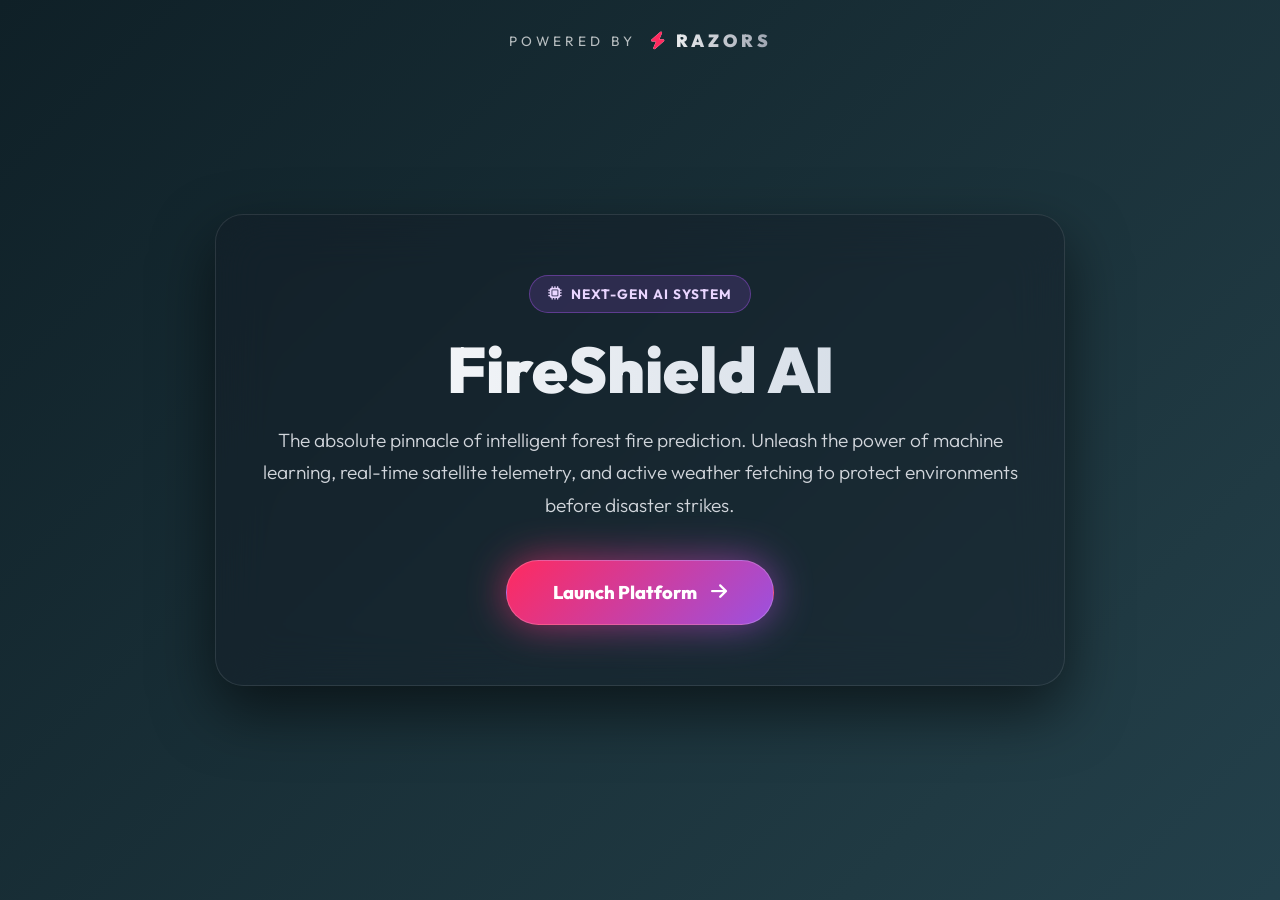
==== templates/landing.html @ 1dbe3fe9 "FireShield AI - initial deploy" ====
<!DOCTYPE html>
<html lang="en">

<head>
    <meta charset="UTF-8">
    <meta name="viewport" content="width=device-width, initial-scale=1.0">
    <title>FireShield AI | Powered by Razors</title>

    <!-- Google Fonts -->
    <link href="https://fonts.googleapis.com/css2?family=Outfit:wght@300;400;700;900&display=swap" rel="stylesheet">

    <!-- Bootstrap -->
    <link href="https://cdn.jsdelivr.net/npm/bootstrap@5.3.0/dist/css/bootstrap.min.css" rel="stylesheet">

    <!-- FontAwesome -->
    <link rel="stylesheet" href="https://cdnjs.cloudflare.com/ajax/libs/font-awesome/6.4.0/css/all.min.css">

    <style>
        :root {
            --accent-pink: #ff2a5f;
            --accent-purple: #9b51e0;
            --accent-blue: #2d9cdb;
        }

        * {
            margin: 0;
            padding: 0;
            box-sizing: border-box;
        }

        html,
        body {
            width: 100%;
            height: 100%;
            overflow: hidden;
            font-family: 'Outfit', sans-serif;
            color: #fff;

            /* SAME EFFECT ADDED */
            background: linear-gradient(135deg,
                    #0f2027 0%,
                    #203a43 20%,
                    #2c5364 40%,
                    #4b134f 65%,
                    #ff416c 85%,
                    #ff4b2b 100%);
            background-size: 400% 400%;
            animation: vibrantBG 12s ease infinite;
        }

        @keyframes vibrantBG {
            0% {
                background-position: 0% 50%;
            }

            50% {
                background-position: 100% 50%;
            }

            100% {
                background-position: 0% 50%;
            }
        }

        /* Animated Background Layer */
        .bg-animation {
            position: absolute;
            inset: 0;
            z-index: -1;
            overflow: hidden;
        }

        .orb {
            position: absolute;
            border-radius: 50%;
            filter: blur(90px);
            opacity: .45;
            animation: float 20s infinite alternate ease-in-out;
        }

        .orb-1 {
            width: 420px;
            height: 420px;
            background: var(--accent-pink);
            top: -100px;
            left: -120px;
            animation-duration: 24s;
        }

        .orb-2 {
            width: 500px;
            height: 500px;
            background: var(--accent-purple);
            bottom: -180px;
            right: -100px;
            animation-duration: 20s;
        }

        .orb-3 {
            width: 320px;
            height: 320px;
            background: var(--accent-blue);
            top: 40%;
            left: 50%;
            transform: translate(-50%, -50%);
            animation-duration: 18s;
        }

        @keyframes float {
            0% {
                transform: translate(0, 0) scale(1);
            }

            33% {
                transform: translate(30px, -40px) scale(1.1);
            }

            66% {
                transform: translate(-30px, 35px) scale(.9);
            }

            100% {
                transform: translate(0, 0) scale(1);
            }
        }

        /* Top Branding */
        .top-brand {
            position: absolute;
            top: 28px;
            left: 0;
            width: 100%;
            display: flex;
            justify-content: center;
            z-index: 10;
            animation: fadeDown 1s ease;
        }

        .powered-by {
            font-size: .85rem;
            letter-spacing: 4px;
            text-transform: uppercase;
            display: flex;
            align-items: center;
            gap: 14px;
            color: rgba(255, 255, 255, .7);
        }

        .razors-text {
            font-weight: 900;
            font-size: 1.1rem;
            background: linear-gradient(90deg, #fff, #9ca3af);
            -webkit-background-clip: text;
            -webkit-text-fill-color: transparent;
        }

        .razors-text i {
            color: #ff2a5f;
            -webkit-text-fill-color: initial;
        }

        /* Center Content */
        .glass-container {
            height: 100vh;
            display: flex;
            justify-content: center;
            align-items: center;
            padding: 20px;
        }

        .hero-card {
            width: 100%;
            max-width: 850px;
            text-align: center;
            padding: 60px 40px;
            border-radius: 28px;
            position: relative;
            overflow: hidden;

            background: rgba(20, 24, 34, .38);
            backdrop-filter: blur(25px);
            -webkit-backdrop-filter: blur(25px);

            border: 1px solid rgba(255, 255, 255, .1);
            box-shadow: 0 25px 60px rgba(0, 0, 0, .55);

            animation: fadeUp 1.2s ease;
        }

        .hero-card::before {
            content: "";
            position: absolute;
            top: 0;
            left: -150%;
            width: 50%;
            height: 100%;
            background: linear-gradient(to right,
                    rgba(255, 255, 255, 0),
                    rgba(255, 255, 255, .08),
                    rgba(255, 255, 255, 0));
            transform: skewX(-25deg);
            animation: sheen 6s infinite;
        }

        @keyframes sheen {
            0% {
                left: -150%;
            }

            20% {
                left: 180%;
            }

            100% {
                left: 180%;
            }
        }

        .badge-ai {
            display: inline-flex;
            align-items: center;
            gap: 8px;
            padding: 8px 18px;
            border-radius: 40px;
            margin-bottom: 22px;
            font-size: .85rem;
            font-weight: 700;
            letter-spacing: 1px;
            text-transform: uppercase;

            background: rgba(155, 81, 224, .18);
            border: 1px solid rgba(155, 81, 224, .45);
            color: #e9d5ff;
        }

        .hero-title {
            font-size: 4rem;
            font-weight: 900;
            line-height: 1.1;
            margin-bottom: 18px;

            background: linear-gradient(to right, #ffffff, #cbd5e1);
            -webkit-background-clip: text;
            -webkit-text-fill-color: transparent;
        }

        .hero-subtitle {
            font-size: 1.2rem;
            color: #d1d5db;
            line-height: 1.7;
            margin-bottom: 38px;
            font-weight: 300;
        }

        .launch-btn {
            display: inline-flex;
            align-items: center;
            gap: 14px;
            padding: 18px 46px;
            border-radius: 50px;
            text-decoration: none;
            color: #fff;
            font-size: 1.15rem;
            font-weight: 800;
            position: relative;
            transition: .3s ease;

            background: linear-gradient(135deg, var(--accent-pink), var(--accent-purple));
            border: 1px solid rgba(255, 255, 255, .2);
        }

        .launch-btn::before {
            content: "";
            position: absolute;
            inset: 0;
            border-radius: 50px;
            background: linear-gradient(135deg, var(--accent-pink), var(--accent-purple));
            filter: blur(20px);
            opacity: .7;
            z-index: -1;
        }

        .launch-btn:hover {
            transform: translateY(-4px) scale(1.03);
            color: #fff;
        }

        .launch-btn:hover i {
            transform: translateX(5px);
        }

        .launch-btn i {
            transition: .3s;
        }

        @keyframes fadeUp {
            from {
                opacity: 0;
                transform: translateY(30px);
            }

            to {
                opacity: 1;
                transform: translateY(0);
            }
        }

        @keyframes fadeDown {
            from {
                opacity: 0;
                transform: translateY(-20px);
            }

            to {
                opacity: 1;
                transform: translateY(0);
            }
        }

        /* Mobile */
        @media(max-width:768px) {
            .hero-title {
                font-size: 2.7rem;
            }

            .hero-subtitle {
                font-size: 1rem;
            }

            .hero-card {
                padding: 45px 25px;
            }

            .launch-btn {
                padding: 16px 32px;
                font-size: 1rem;
            }
        }
    </style>
</head>

<body>

    <div class="bg-animation">
        <div class="orb orb-1"></div>
        <div class="orb orb-2"></div>
        <div class="orb orb-3"></div>
    </div>

    <div class="top-brand">
        <div class="powered-by">
            <span>Powered By</span>
            <span class="razors-text"><i class="fa-solid fa-bolt"></i> Razors</span>
        </div>
    </div>

    <div class="glass-container">
        <div class="hero-card">

            <div class="badge-ai">
                <i class="fa-solid fa-microchip"></i> Next-Gen AI System
            </div>

            <h1 class="hero-title">FireShield AI</h1>

            <p class="hero-subtitle">
                The absolute pinnacle of intelligent forest fire prediction.
                Unleash the power of machine learning, real-time satellite telemetry,
                and active weather fetching to protect environments before disaster strikes.
            </p>

            <a href="/dashboard" class="launch-btn">
                Launch Platform <i class="fa-solid fa-arrow-right"></i>
            </a>

        </div>
    </div>

    <script src="https://cdn.jsdelivr.net/npm/bootstrap@5.3.0/dist/js/bootstrap.bundle.min.js"></script>
</body>

</html>
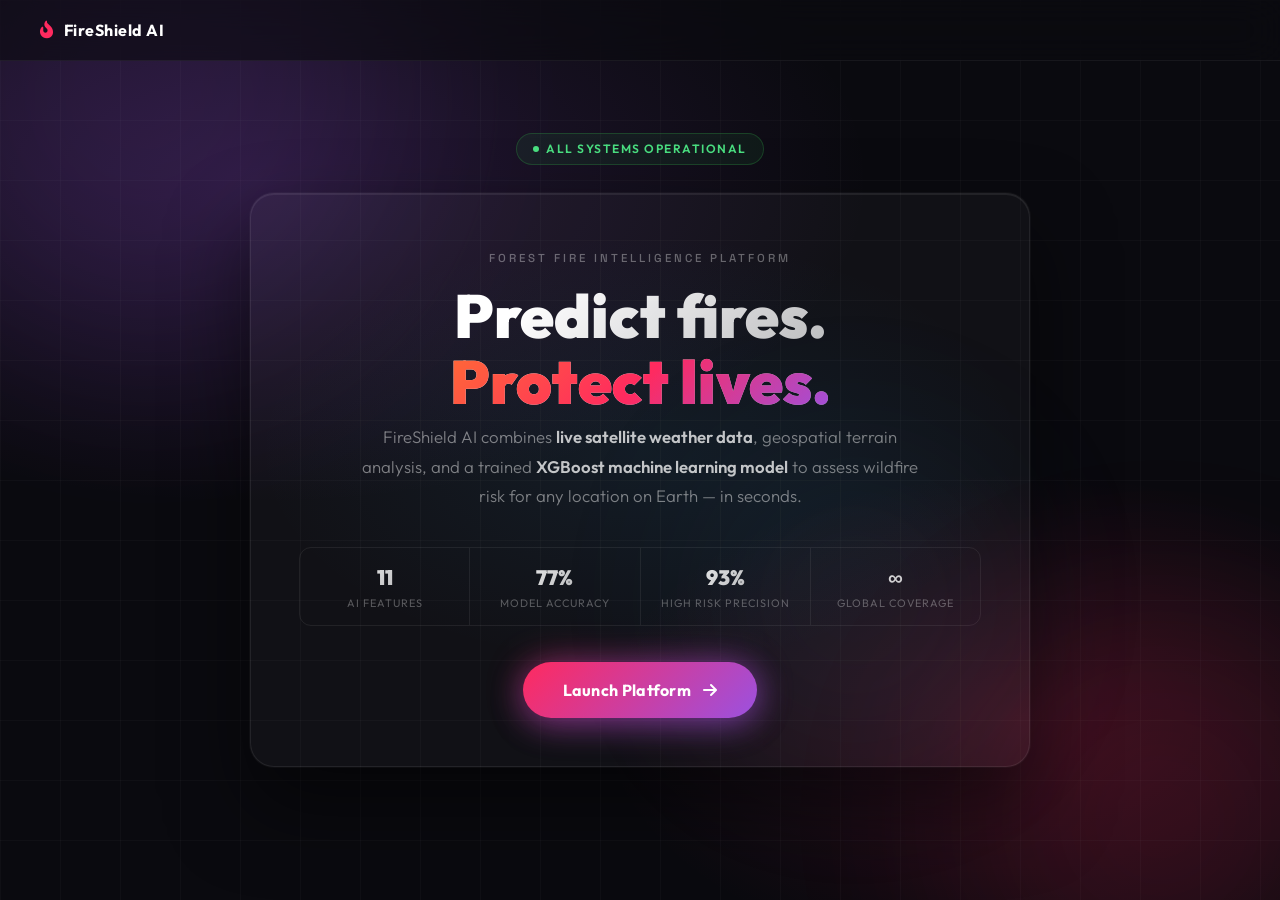
==== commit 7fbe14a3: "error fixed" ====
--- a/templates/landing.html
+++ b/templates/landing.html
@@ -1,382 +1,411 @@
 <!DOCTYPE html>
 <html lang="en">
-
 <head>
     <meta charset="UTF-8">
     <meta name="viewport" content="width=device-width, initial-scale=1.0">
-    <title>FireShield AI | Powered by Razors</title>
-
-    <!-- Google Fonts -->
-    <link href="https://fonts.googleapis.com/css2?family=Outfit:wght@300;400;700;900&display=swap" rel="stylesheet">
-
-    <!-- Bootstrap -->
+    <title>FireShield AI | Forest Fire Intelligence</title>
+
+    <link href="https://fonts.googleapis.com/css2?family=Outfit:wght@300;400;600;700;900&family=Space+Grotesk:wght@400;500;700&display=swap" rel="stylesheet">
     <link href="https://cdn.jsdelivr.net/npm/bootstrap@5.3.0/dist/css/bootstrap.min.css" rel="stylesheet">
-
-    <!-- FontAwesome -->
     <link rel="stylesheet" href="https://cdnjs.cloudflare.com/ajax/libs/font-awesome/6.4.0/css/all.min.css">
 
     <style>
         :root {
-            --accent-pink: #ff2a5f;
-            --accent-purple: #9b51e0;
-            --accent-blue: #2d9cdb;
-        }
-
-        * {
-            margin: 0;
-            padding: 0;
-            box-sizing: border-box;
-        }
-
-        html,
-        body {
-            width: 100%;
-            height: 100%;
+            --pink:   #ff2a5f;
+            --purple: #9b51e0;
+            --blue:   #2d9cdb;
+            --orange: #ff6b35;
+        }
+
+        *, *::before, *::after { margin: 0; padding: 0; box-sizing: border-box; }
+
+        html, body {
+            width: 100%; height: 100%;
             overflow: hidden;
             font-family: 'Outfit', sans-serif;
             color: #fff;
-
-            /* SAME EFFECT ADDED */
-            background: linear-gradient(135deg,
-                    #0f2027 0%,
-                    #203a43 20%,
-                    #2c5364 40%,
-                    #4b134f 65%,
-                    #ff416c 85%,
-                    #ff4b2b 100%);
-            background-size: 400% 400%;
-            animation: vibrantBG 12s ease infinite;
-        }
-
-        @keyframes vibrantBG {
-            0% {
-                background-position: 0% 50%;
-            }
-
-            50% {
-                background-position: 100% 50%;
-            }
-
-            100% {
-                background-position: 0% 50%;
-            }
-        }
-
-        /* Animated Background Layer */
-        .bg-animation {
+            background: #0a0a0f;
+        }
+
+        /* ── Animated background ── */
+        .bg {
+            position: fixed;
+            inset: 0;
+            z-index: 0;
+            background: radial-gradient(ellipse 80% 60% at 20% 20%, rgba(155,81,224,0.18) 0%, transparent 60%),
+                        radial-gradient(ellipse 60% 50% at 80% 80%, rgba(255,42,95,0.15) 0%, transparent 55%),
+                        radial-gradient(ellipse 50% 40% at 50% 50%, rgba(45,156,219,0.08) 0%, transparent 60%),
+                        #0a0a0f;
+        }
+
+        /* Subtle grid overlay */
+        .bg::after {
+            content: '';
             position: absolute;
             inset: 0;
-            z-index: -1;
+            background-image:
+                linear-gradient(rgba(255,255,255,0.025) 1px, transparent 1px),
+                linear-gradient(90deg, rgba(255,255,255,0.025) 1px, transparent 1px);
+            background-size: 60px 60px;
+        }
+
+        /* Floating orbs */
+        .orb {
+            position: fixed;
+            border-radius: 50%;
+            filter: blur(100px);
+            animation: drift ease-in-out infinite alternate;
+            pointer-events: none;
+        }
+        .orb-1 { width: 500px; height: 500px; background: var(--purple); opacity: .12; top: -150px; left: -100px; animation-duration: 22s; }
+        .orb-2 { width: 400px; height: 400px; background: var(--pink);   opacity: .12; bottom: -120px; right: -80px; animation-duration: 18s; }
+        .orb-3 { width: 300px; height: 300px; background: var(--blue);   opacity: .08; top: 50%; left: 55%; animation-duration: 15s; }
+
+        @keyframes drift {
+            0%   { transform: translate(0, 0) scale(1); }
+            50%  { transform: translate(25px, -35px) scale(1.08); }
+            100% { transform: translate(-20px, 20px) scale(0.94); }
+        }
+
+        /* ── Layout ── */
+        .stage {
+            position: relative;
+            z-index: 10;
+            height: 100vh;
+            display: flex;
+            flex-direction: column;
+            align-items: center;
+            justify-content: center;
+            padding: 24px 20px;
+        }
+
+        /* ── Top nav bar ── */
+        .topbar {
+            position: fixed;
+            top: 0; left: 0; right: 0;
+            z-index: 50;
+            display: flex;
+            justify-content: space-between;
+            align-items: center;
+            padding: 18px 40px;
+            border-bottom: 1px solid rgba(255,255,255,0.05);
+            background: rgba(10,10,15,0.6);
+            backdrop-filter: blur(20px);
+        }
+        .topbar-brand {
+            display: flex;
+            align-items: center;
+            gap: 10px;
+            font-weight: 700;
+            font-size: 1rem;
+            letter-spacing: 0.5px;
+        }
+        .topbar-brand i { color: var(--pink); font-size: 1.1rem; }
+        .topbar-right {
+            display: flex;
+            align-items: center;
+            gap: 8px;
+            font-size: 0.8rem;
+            color: rgba(255,255,255,0.4);
+            letter-spacing: 2px;
+            text-transform: uppercase;
+        }
+        .topbar-right span { color: rgba(255,255,255,0.7); font-weight: 600; }
+
+        /* ── Status pill ── */
+        .status-pill {
+            display: inline-flex;
+            align-items: center;
+            gap: 7px;
+            padding: 6px 16px;
+            border-radius: 40px;
+            font-size: 0.75rem;
+            font-weight: 600;
+            letter-spacing: 1.5px;
+            text-transform: uppercase;
+            background: rgba(46,160,67,0.1);
+            border: 1px solid rgba(46,160,67,0.3);
+            color: #4ade80;
+            margin-bottom: 28px;
+            animation: fadeDown 0.8s ease both;
+        }
+        .status-dot {
+            width: 6px; height: 6px;
+            border-radius: 50%;
+            background: #4ade80;
+            animation: pulse 1.5s ease infinite;
+        }
+        @keyframes pulse { 0%,100%{opacity:0.4} 50%{opacity:1} }
+
+        /* ── Hero card ── */
+        .hero-card {
+            width: 100%;
+            max-width: 780px;
+            text-align: center;
+            padding: 56px 48px 48px;
+            border-radius: 24px;
+            position: relative;
             overflow: hidden;
-        }
-
-        .orb {
+            background: rgba(255,255,255,0.03);
+            border: 1px solid rgba(255,255,255,0.08);
+            box-shadow:
+                0 0 0 1px rgba(255,255,255,0.03),
+                0 40px 80px rgba(0,0,0,0.5),
+                inset 0 1px 0 rgba(255,255,255,0.07);
+            animation: fadeUp 1s ease both 0.2s;
+        }
+
+        /* sheen sweep */
+        .hero-card::before {
+            content: '';
             position: absolute;
-            border-radius: 50%;
-            filter: blur(90px);
-            opacity: .45;
-            animation: float 20s infinite alternate ease-in-out;
-        }
-
-        .orb-1 {
-            width: 420px;
-            height: 420px;
-            background: var(--accent-pink);
-            top: -100px;
-            left: -120px;
-            animation-duration: 24s;
-        }
-
-        .orb-2 {
-            width: 500px;
-            height: 500px;
-            background: var(--accent-purple);
-            bottom: -180px;
-            right: -100px;
-            animation-duration: 20s;
-        }
-
-        .orb-3 {
-            width: 320px;
-            height: 320px;
-            background: var(--accent-blue);
-            top: 40%;
-            left: 50%;
-            transform: translate(-50%, -50%);
-            animation-duration: 18s;
-        }
-
-        @keyframes float {
-            0% {
-                transform: translate(0, 0) scale(1);
-            }
-
-            33% {
-                transform: translate(30px, -40px) scale(1.1);
-            }
-
-            66% {
-                transform: translate(-30px, 35px) scale(.9);
-            }
-
-            100% {
-                transform: translate(0, 0) scale(1);
-            }
-        }
-
-        /* Top Branding */
-        .top-brand {
-            position: absolute;
-            top: 28px;
-            left: 0;
-            width: 100%;
-            display: flex;
-            justify-content: center;
-            z-index: 10;
-            animation: fadeDown 1s ease;
-        }
-
-        .powered-by {
-            font-size: .85rem;
-            letter-spacing: 4px;
+            top: 0; left: -200%;
+            width: 60%; height: 100%;
+            background: linear-gradient(to right,
+                transparent,
+                rgba(255,255,255,0.04),
+                transparent);
+            transform: skewX(-20deg);
+            animation: sheen 8s ease infinite 2s;
+        }
+        @keyframes sheen { 0%{left:-200%} 25%{left:200%} 100%{left:200%} }
+
+        /* ── Typography ── */
+        .eyebrow {
+            font-family: 'Space Grotesk', sans-serif;
+            font-size: 0.72rem;
+            font-weight: 500;
+            letter-spacing: 3px;
             text-transform: uppercase;
-            display: flex;
-            align-items: center;
-            gap: 14px;
-            color: rgba(255, 255, 255, .7);
-        }
-
-        .razors-text {
+            color: rgba(255,255,255,0.35);
+            margin-bottom: 16px;
+            animation: fadeDown 0.9s ease both 0.3s;
+        }
+
+        .hero-title {
+            font-size: 3.8rem;
             font-weight: 900;
-            font-size: 1.1rem;
-            background: linear-gradient(90deg, #fff, #9ca3af);
+            line-height: 1.08;
+            margin-bottom: 8px;
+            background: linear-gradient(135deg, #fff 30%, rgba(255,255,255,0.55) 100%);
             -webkit-background-clip: text;
             -webkit-text-fill-color: transparent;
-        }
-
-        .razors-text i {
-            color: #ff2a5f;
-            -webkit-text-fill-color: initial;
-        }
-
-        /* Center Content */
-        .glass-container {
-            height: 100vh;
+            animation: fadeUp 1s ease both 0.4s;
+        }
+
+        .hero-title .fire-word {
+            background: linear-gradient(135deg, #ff6b35, #ff2a5f, #9b51e0);
+            -webkit-background-clip: text;
+            -webkit-text-fill-color: transparent;
+        }
+
+        .hero-sub {
+            font-size: 1.05rem;
+            color: rgba(255,255,255,0.45);
+            line-height: 1.75;
+            max-width: 560px;
+            margin: 0 auto 36px;
+            font-weight: 300;
+            animation: fadeUp 1s ease both 0.5s;
+        }
+        .hero-sub strong { color: rgba(255,255,255,0.75); font-weight: 600; }
+
+        /* ── Stats row ── */
+        .stats-row {
             display: flex;
             justify-content: center;
-            align-items: center;
-            padding: 20px;
-        }
-
-        .hero-card {
-            width: 100%;
-            max-width: 850px;
+            gap: 0;
+            margin-bottom: 36px;
+            border: 1px solid rgba(255,255,255,0.07);
+            border-radius: 12px;
+            overflow: hidden;
+            animation: fadeUp 1s ease both 0.6s;
+        }
+        .stat-item {
+            flex: 1;
+            padding: 14px 20px;
             text-align: center;
-            padding: 60px 40px;
-            border-radius: 28px;
-            position: relative;
-            overflow: hidden;
-
-            background: rgba(20, 24, 34, .38);
-            backdrop-filter: blur(25px);
-            -webkit-backdrop-filter: blur(25px);
-
-            border: 1px solid rgba(255, 255, 255, .1);
-            box-shadow: 0 25px 60px rgba(0, 0, 0, .55);
-
-            animation: fadeUp 1.2s ease;
-        }
-
-        .hero-card::before {
-            content: "";
-            position: absolute;
-            top: 0;
-            left: -150%;
-            width: 50%;
-            height: 100%;
-            background: linear-gradient(to right,
-                    rgba(255, 255, 255, 0),
-                    rgba(255, 255, 255, .08),
-                    rgba(255, 255, 255, 0));
-            transform: skewX(-25deg);
-            animation: sheen 6s infinite;
-        }
-
-        @keyframes sheen {
-            0% {
-                left: -150%;
-            }
-
-            20% {
-                left: 180%;
-            }
-
-            100% {
-                left: 180%;
-            }
-        }
-
-        .badge-ai {
-            display: inline-flex;
-            align-items: center;
-            gap: 8px;
-            padding: 8px 18px;
-            border-radius: 40px;
-            margin-bottom: 22px;
-            font-size: .85rem;
-            font-weight: 700;
+            border-right: 1px solid rgba(255,255,255,0.07);
+        }
+        .stat-item:last-child { border-right: none; }
+        .stat-num {
+            font-size: 1.3rem;
+            font-weight: 900;
+            background: linear-gradient(135deg, #fff, rgba(255,255,255,0.6));
+            -webkit-background-clip: text;
+            -webkit-text-fill-color: transparent;
+        }
+        .stat-lbl {
+            font-size: 0.68rem;
+            color: rgba(255,255,255,0.3);
             letter-spacing: 1px;
             text-transform: uppercase;
-
-            background: rgba(155, 81, 224, .18);
-            border: 1px solid rgba(155, 81, 224, .45);
-            color: #e9d5ff;
-        }
-
-        .hero-title {
-            font-size: 4rem;
-            font-weight: 900;
-            line-height: 1.1;
-            margin-bottom: 18px;
-
-            background: linear-gradient(to right, #ffffff, #cbd5e1);
-            -webkit-background-clip: text;
-            -webkit-text-fill-color: transparent;
-        }
-
-        .hero-subtitle {
-            font-size: 1.2rem;
-            color: #d1d5db;
-            line-height: 1.7;
-            margin-bottom: 38px;
-            font-weight: 300;
+            margin-top: 2px;
+        }
+
+        /* ── CTA button ── */
+        .cta-wrap {
+            display: flex;
+            align-items: center;
+            justify-content: center;
+            gap: 14px;
+            animation: fadeUp 1s ease both 0.7s;
         }
 
         .launch-btn {
             display: inline-flex;
             align-items: center;
-            gap: 14px;
-            padding: 18px 46px;
+            gap: 12px;
+            padding: 16px 40px;
             border-radius: 50px;
             text-decoration: none;
             color: #fff;
-            font-size: 1.15rem;
-            font-weight: 800;
+            font-size: 1rem;
+            font-weight: 700;
+            letter-spacing: 0.3px;
             position: relative;
-            transition: .3s ease;
-
-            background: linear-gradient(135deg, var(--accent-pink), var(--accent-purple));
-            border: 1px solid rgba(255, 255, 255, .2);
-        }
-
-        .launch-btn::before {
-            content: "";
+            transition: transform 0.3s ease, box-shadow 0.3s ease;
+            background: linear-gradient(135deg, var(--pink) 0%, var(--purple) 100%);
+            box-shadow: 0 8px 32px rgba(155,81,224,0.35);
+            border: none;
+        }
+        .launch-btn::after {
+            content: '';
             position: absolute;
             inset: 0;
             border-radius: 50px;
-            background: linear-gradient(135deg, var(--accent-pink), var(--accent-purple));
-            filter: blur(20px);
-            opacity: .7;
+            background: linear-gradient(135deg, var(--pink), var(--purple));
+            filter: blur(18px);
+            opacity: 0.5;
             z-index: -1;
-        }
-
+            transition: opacity 0.3s;
+        }
         .launch-btn:hover {
-            transform: translateY(-4px) scale(1.03);
+            transform: translateY(-3px);
+            box-shadow: 0 16px 48px rgba(155,81,224,0.5);
             color: #fff;
         }
-
-        .launch-btn:hover i {
-            transform: translateX(5px);
-        }
-
-        .launch-btn i {
-            transition: .3s;
-        }
-
+        .launch-btn:hover::after { opacity: 0.8; }
+        .launch-btn:hover .arrow { transform: translateX(4px); }
+        .arrow { transition: transform 0.3s; }
+
+        .ghost-btn {
+            display: inline-flex;
+            align-items: center;
+            gap: 8px;
+            padding: 16px 28px;
+            border-radius: 50px;
+            text-decoration: none;
+            color: rgba(255,255,255,0.55);
+            font-size: 0.9rem;
+            font-weight: 500;
+            border: 1px solid rgba(255,255,255,0.1);
+            transition: all 0.3s;
+            background: transparent;
+        }
+        .ghost-btn:hover {
+            color: #fff;
+            border-color: rgba(255,255,255,0.25);
+            background: rgba(255,255,255,0.05);
+        }
+
+        /* ── Animations ── */
         @keyframes fadeUp {
-            from {
-                opacity: 0;
-                transform: translateY(30px);
-            }
-
-            to {
-                opacity: 1;
-                transform: translateY(0);
-            }
-        }
-
+            from { opacity: 0; transform: translateY(24px); }
+            to   { opacity: 1; transform: translateY(0); }
+        }
         @keyframes fadeDown {
-            from {
-                opacity: 0;
-                transform: translateY(-20px);
-            }
-
-            to {
-                opacity: 1;
-                transform: translateY(0);
-            }
-        }
-
-        /* Mobile */
-        @media(max-width:768px) {
-            .hero-title {
-                font-size: 2.7rem;
-            }
-
-            .hero-subtitle {
-                font-size: 1rem;
-            }
-
-            .hero-card {
-                padding: 45px 25px;
-            }
-
-            .launch-btn {
-                padding: 16px 32px;
-                font-size: 1rem;
-            }
+            from { opacity: 0; transform: translateY(-16px); }
+            to   { opacity: 1; transform: translateY(0); }
+        }
+
+        /* ── Mobile ── */
+        @media (max-width: 640px) {
+            .hero-card { padding: 40px 24px 36px; }
+            .hero-title { font-size: 2.5rem; }
+            .hero-sub { font-size: 0.95rem; }
+            .stats-row { flex-direction: column; }
+            .stat-item { border-right: none; border-bottom: 1px solid rgba(255,255,255,0.07); }
+            .stat-item:last-child { border-bottom: none; }
+            .topbar { padding: 16px 20px; }
+            .cta-wrap { flex-direction: column; }
+            .launch-btn, .ghost-btn { width: 100%; justify-content: center; }
         }
     </style>
 </head>
-
 <body>
 
-    <div class="bg-animation">
-        <div class="orb orb-1"></div>
-        <div class="orb orb-2"></div>
-        <div class="orb orb-3"></div>
-    </div>
-
-    <div class="top-brand">
-        <div class="powered-by">
-            <span>Powered By</span>
-            <span class="razors-text"><i class="fa-solid fa-bolt"></i> Razors</span>
+    <!-- Background -->
+    <div class="bg"></div>
+    <div class="orb orb-1"></div>
+    <div class="orb orb-2"></div>
+    <div class="orb orb-3"></div>
+
+    <!-- Top bar -->
+    <nav class="topbar">
+        <div class="topbar-brand">
+            <i class="fa-solid fa-fire-flame-curved"></i>
+            FireShield AI
+        </div>
+    
+    </nav>
+
+    <!-- Main stage -->
+    <div class="stage">
+
+        <div class="status-pill">
+            <span class="status-dot"></span>
+            All Systems Operational
+        </div>
+
+        <div class="hero-card">
+
+            <p class="eyebrow">Forest Fire Intelligence Platform</p>
+
+            <h1 class="hero-title">
+                Predict fires.<br>
+                <span class="fire-word">Protect lives.</span>
+            </h1>
+
+            <p class="hero-sub">
+                FireShield AI combines <strong>live satellite weather data</strong>,
+                geospatial terrain analysis, and a trained
+                <strong>XGBoost machine learning model</strong> to assess
+                wildfire risk for any location on Earth — in seconds.
+            </p>
+
+            <!-- Stats -->
+            <div class="stats-row">
+                <div class="stat-item">
+                    <div class="stat-num">11</div>
+                    <div class="stat-lbl">AI Features</div>
+                </div>
+                <div class="stat-item">
+                    <div class="stat-num">77%</div>
+                    <div class="stat-lbl">Model Accuracy</div>
+                </div>
+                <div class="stat-item">
+                    <div class="stat-num">93%</div>
+                    <div class="stat-lbl">High Risk Precision</div>
+                </div>
+                <div class="stat-item">
+                    <div class="stat-num">∞</div>
+                    <div class="stat-lbl">Global Coverage</div>
+                </div>
+            </div>
+
+            <!-- CTAs -->
+            <div class="cta-wrap">
+                <a href="/dashboard" class="launch-btn">
+                    Launch Platform
+                    <i class="fa-solid fa-arrow-right arrow"></i>
+                </a>
+               
+            </div>
+
         </div>
     </div>
 
-    <div class="glass-container">
-        <div class="hero-card">
-
-            <div class="badge-ai">
-                <i class="fa-solid fa-microchip"></i> Next-Gen AI System
-            </div>
-
-            <h1 class="hero-title">FireShield AI</h1>
-
-            <p class="hero-subtitle">
-                The absolute pinnacle of intelligent forest fire prediction.
-                Unleash the power of machine learning, real-time satellite telemetry,
-                and active weather fetching to protect environments before disaster strikes.
-            </p>
-
-            <a href="/dashboard" class="launch-btn">
-                Launch Platform <i class="fa-solid fa-arrow-right"></i>
-            </a>
-
-        </div>
-    </div>
-
     <script src="https://cdn.jsdelivr.net/npm/bootstrap@5.3.0/dist/js/bootstrap.bundle.min.js"></script>
 </body>
-
 </html>
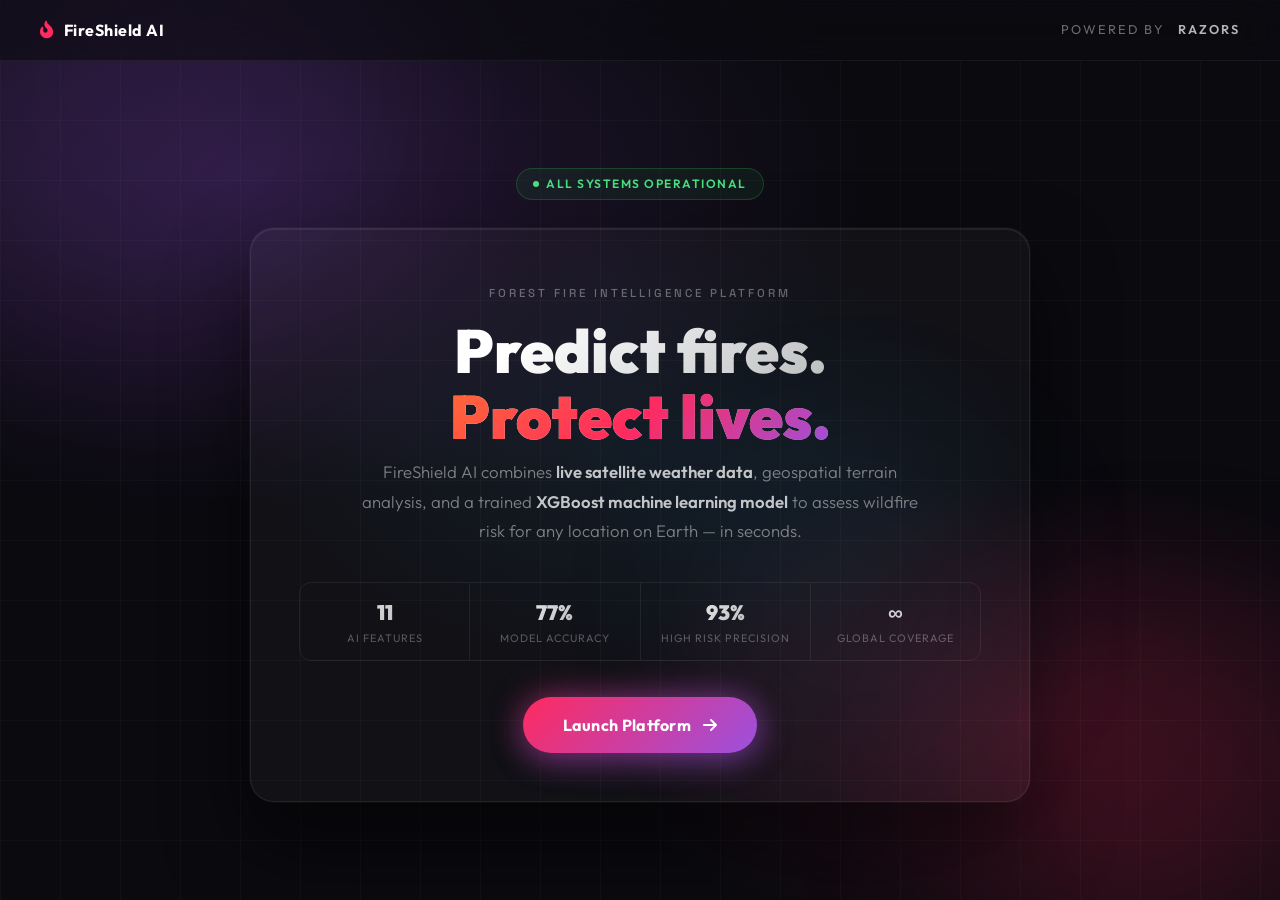
==== commit 4c041886: "changes done" ====
--- a/templates/landing.html
+++ b/templates/landing.html
@@ -22,6 +22,7 @@
         html, body {
             width: 100%; height: 100%;
             overflow: hidden;
+            overflow-y: auto; 
             font-family: 'Outfit', sans-serif;
             color: #fff;
             background: #0a0a0f;
@@ -71,7 +72,8 @@
         .stage {
             position: relative;
             z-index: 10;
-            height: 100vh;
+            height: calc(100vh - 70px); 
+            margin-top: 70px;
             display: flex;
             flex-direction: column;
             align-items: center;
@@ -347,7 +349,9 @@
             <i class="fa-solid fa-fire-flame-curved"></i>
             FireShield AI
         </div>
-    
+        <div class="topbar-right">
+            Powered by <span>&nbsp;Razors</span>
+        </div>
     </nav>
 
     <!-- Main stage -->
@@ -400,7 +404,7 @@
                     Launch Platform
                     <i class="fa-solid fa-arrow-right arrow"></i>
                 </a>
-               
+              
             </div>
 
         </div>
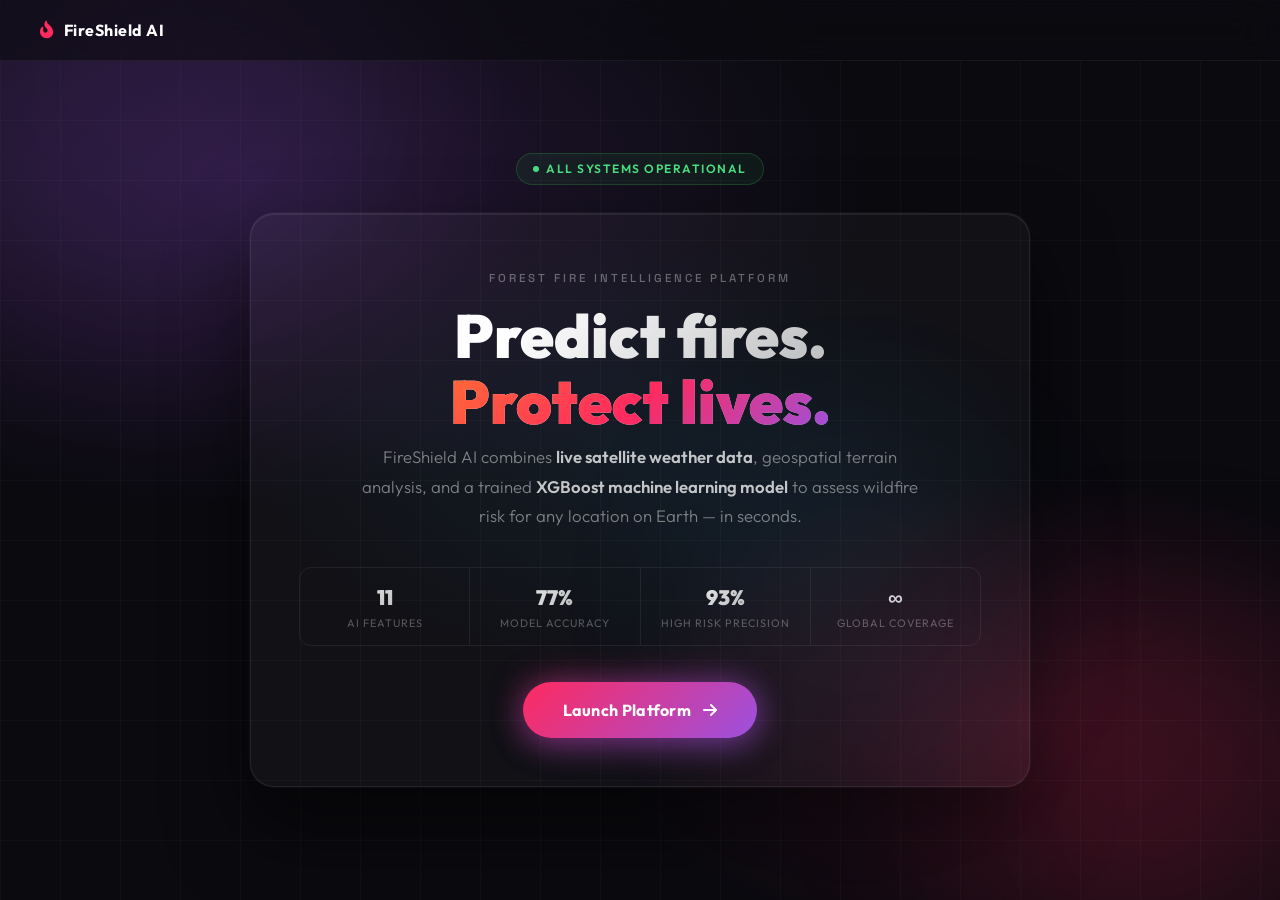
==== commit ed313322: "ui bug resolved" ====
--- a/templates/landing.html
+++ b/templates/landing.html
@@ -4,11 +4,9 @@
     <meta charset="UTF-8">
     <meta name="viewport" content="width=device-width, initial-scale=1.0">
     <title>FireShield AI | Forest Fire Intelligence</title>
-
     <link href="https://fonts.googleapis.com/css2?family=Outfit:wght@300;400;600;700;900&family=Space+Grotesk:wght@400;500;700&display=swap" rel="stylesheet">
     <link href="https://cdn.jsdelivr.net/npm/bootstrap@5.3.0/dist/css/bootstrap.min.css" rel="stylesheet">
     <link rel="stylesheet" href="https://cdnjs.cloudflare.com/ajax/libs/font-awesome/6.4.0/css/all.min.css">
-
     <style>
         :root {
             --pink:   #ff2a5f;
@@ -19,16 +17,16 @@
 
         *, *::before, *::after { margin: 0; padding: 0; box-sizing: border-box; }
 
+        /* FIX 1: Removed overflow:hidden — was blocking all scrolling */
         html, body {
-            width: 100%; height: 100%;
-            overflow: hidden;
-            overflow-y: auto; 
+            width: 100%;
+            min-height: 100vh;
+            overflow-y: auto;
             font-family: 'Outfit', sans-serif;
             color: #fff;
             background: #0a0a0f;
         }
 
-        /* ── Animated background ── */
         .bg {
             position: fixed;
             inset: 0;
@@ -39,7 +37,6 @@
                         #0a0a0f;
         }
 
-        /* Subtle grid overlay */
         .bg::after {
             content: '';
             position: absolute;
@@ -50,7 +47,6 @@
             background-size: 60px 60px;
         }
 
-        /* Floating orbs */
         .orb {
             position: fixed;
             border-radius: 50%;
@@ -68,23 +64,22 @@
             100% { transform: translate(-20px, 20px) scale(0.94); }
         }
 
-        /* ── Layout ── */
+        /* FIX 2: Changed from fixed height to padding so content never clips */
         .stage {
             position: relative;
             z-index: 10;
-            height: calc(100vh - 70px); 
-            margin-top: 70px;
             display: flex;
             flex-direction: column;
             align-items: center;
             justify-content: center;
-            padding: 24px 20px;
-        }
-
-        /* ── Top nav bar ── */
+            padding: 48px 20px 60px;
+            min-height: calc(100vh - 70px);
+        }
+
+        /* FIX 3: Changed position:fixed to position:sticky so page scrolls under it properly */
         .topbar {
-            position: fixed;
-            top: 0; left: 0; right: 0;
+            position: sticky;
+            top: 0;
             z-index: 50;
             display: flex;
             justify-content: space-between;
@@ -103,18 +98,7 @@
             letter-spacing: 0.5px;
         }
         .topbar-brand i { color: var(--pink); font-size: 1.1rem; }
-        .topbar-right {
-            display: flex;
-            align-items: center;
-            gap: 8px;
-            font-size: 0.8rem;
-            color: rgba(255,255,255,0.4);
-            letter-spacing: 2px;
-            text-transform: uppercase;
-        }
-        .topbar-right span { color: rgba(255,255,255,0.7); font-weight: 600; }
-
-        /* ── Status pill ── */
+
         .status-pill {
             display: inline-flex;
             align-items: center;
@@ -139,7 +123,6 @@
         }
         @keyframes pulse { 0%,100%{opacity:0.4} 50%{opacity:1} }
 
-        /* ── Hero card ── */
         .hero-card {
             width: 100%;
             max-width: 780px;
@@ -157,22 +140,17 @@
             animation: fadeUp 1s ease both 0.2s;
         }
 
-        /* sheen sweep */
         .hero-card::before {
             content: '';
             position: absolute;
             top: 0; left: -200%;
             width: 60%; height: 100%;
-            background: linear-gradient(to right,
-                transparent,
-                rgba(255,255,255,0.04),
-                transparent);
+            background: linear-gradient(to right, transparent, rgba(255,255,255,0.04), transparent);
             transform: skewX(-20deg);
             animation: sheen 8s ease infinite 2s;
         }
         @keyframes sheen { 0%{left:-200%} 25%{left:200%} 100%{left:200%} }
 
-        /* ── Typography ── */
         .eyebrow {
             font-family: 'Space Grotesk', sans-serif;
             font-size: 0.72rem;
@@ -212,7 +190,6 @@
         }
         .hero-sub strong { color: rgba(255,255,255,0.75); font-weight: 600; }
 
-        /* ── Stats row ── */
         .stats-row {
             display: flex;
             justify-content: center;
@@ -245,7 +222,6 @@
             margin-top: 2px;
         }
 
-        /* ── CTA button ── */
         .cta-wrap {
             display: flex;
             align-items: center;
@@ -254,22 +230,24 @@
             animation: fadeUp 1s ease both 0.7s;
         }
 
+        /* FIX 4: Changed <a href="/dashboard"> to a proper button with JS navigation */
         .launch-btn {
             display: inline-flex;
             align-items: center;
             gap: 12px;
             padding: 16px 40px;
             border-radius: 50px;
-            text-decoration: none;
             color: #fff;
             font-size: 1rem;
             font-weight: 700;
+            font-family: 'Outfit', sans-serif;
             letter-spacing: 0.3px;
             position: relative;
             transition: transform 0.3s ease, box-shadow 0.3s ease;
             background: linear-gradient(135deg, var(--pink) 0%, var(--purple) 100%);
             box-shadow: 0 8px 32px rgba(155,81,224,0.35);
             border: none;
+            cursor: pointer;
         }
         .launch-btn::after {
             content: '';
@@ -291,27 +269,6 @@
         .launch-btn:hover .arrow { transform: translateX(4px); }
         .arrow { transition: transform 0.3s; }
 
-        .ghost-btn {
-            display: inline-flex;
-            align-items: center;
-            gap: 8px;
-            padding: 16px 28px;
-            border-radius: 50px;
-            text-decoration: none;
-            color: rgba(255,255,255,0.55);
-            font-size: 0.9rem;
-            font-weight: 500;
-            border: 1px solid rgba(255,255,255,0.1);
-            transition: all 0.3s;
-            background: transparent;
-        }
-        .ghost-btn:hover {
-            color: #fff;
-            border-color: rgba(255,255,255,0.25);
-            background: rgba(255,255,255,0.05);
-        }
-
-        /* ── Animations ── */
         @keyframes fadeUp {
             from { opacity: 0; transform: translateY(24px); }
             to   { opacity: 1; transform: translateY(0); }
@@ -321,7 +278,6 @@
             to   { opacity: 1; transform: translateY(0); }
         }
 
-        /* ── Mobile ── */
         @media (max-width: 640px) {
             .hero-card { padding: 40px 24px 36px; }
             .hero-title { font-size: 2.5rem; }
@@ -331,46 +287,36 @@
             .stat-item:last-child { border-bottom: none; }
             .topbar { padding: 16px 20px; }
             .cta-wrap { flex-direction: column; }
-            .launch-btn, .ghost-btn { width: 100%; justify-content: center; }
+            .launch-btn { width: 100%; justify-content: center; }
         }
     </style>
 </head>
 <body>
 
-    <!-- Background -->
     <div class="bg"></div>
     <div class="orb orb-1"></div>
     <div class="orb orb-2"></div>
     <div class="orb orb-3"></div>
 
-    <!-- Top bar -->
     <nav class="topbar">
         <div class="topbar-brand">
             <i class="fa-solid fa-fire-flame-curved"></i>
             FireShield AI
         </div>
-        <div class="topbar-right">
-            Powered by <span>&nbsp;Razors</span>
-        </div>
     </nav>
 
-    <!-- Main stage -->
     <div class="stage">
-
         <div class="status-pill">
             <span class="status-dot"></span>
             All Systems Operational
         </div>
 
         <div class="hero-card">
-
             <p class="eyebrow">Forest Fire Intelligence Platform</p>
-
             <h1 class="hero-title">
                 Predict fires.<br>
                 <span class="fire-word">Protect lives.</span>
             </h1>
-
             <p class="hero-sub">
                 FireShield AI combines <strong>live satellite weather data</strong>,
                 geospatial terrain analysis, and a trained
@@ -378,7 +324,6 @@
                 wildfire risk for any location on Earth — in seconds.
             </p>
 
-            <!-- Stats -->
             <div class="stats-row">
                 <div class="stat-item">
                     <div class="stat-num">11</div>
@@ -398,15 +343,12 @@
                 </div>
             </div>
 
-            <!-- CTAs -->
             <div class="cta-wrap">
-                <a href="/dashboard" class="launch-btn">
+                <button class="launch-btn" onclick="window.location.href='/dashboard'">
                     Launch Platform
                     <i class="fa-solid fa-arrow-right arrow"></i>
-                </a>
-              
+                </button>
             </div>
-
         </div>
     </div>
 
